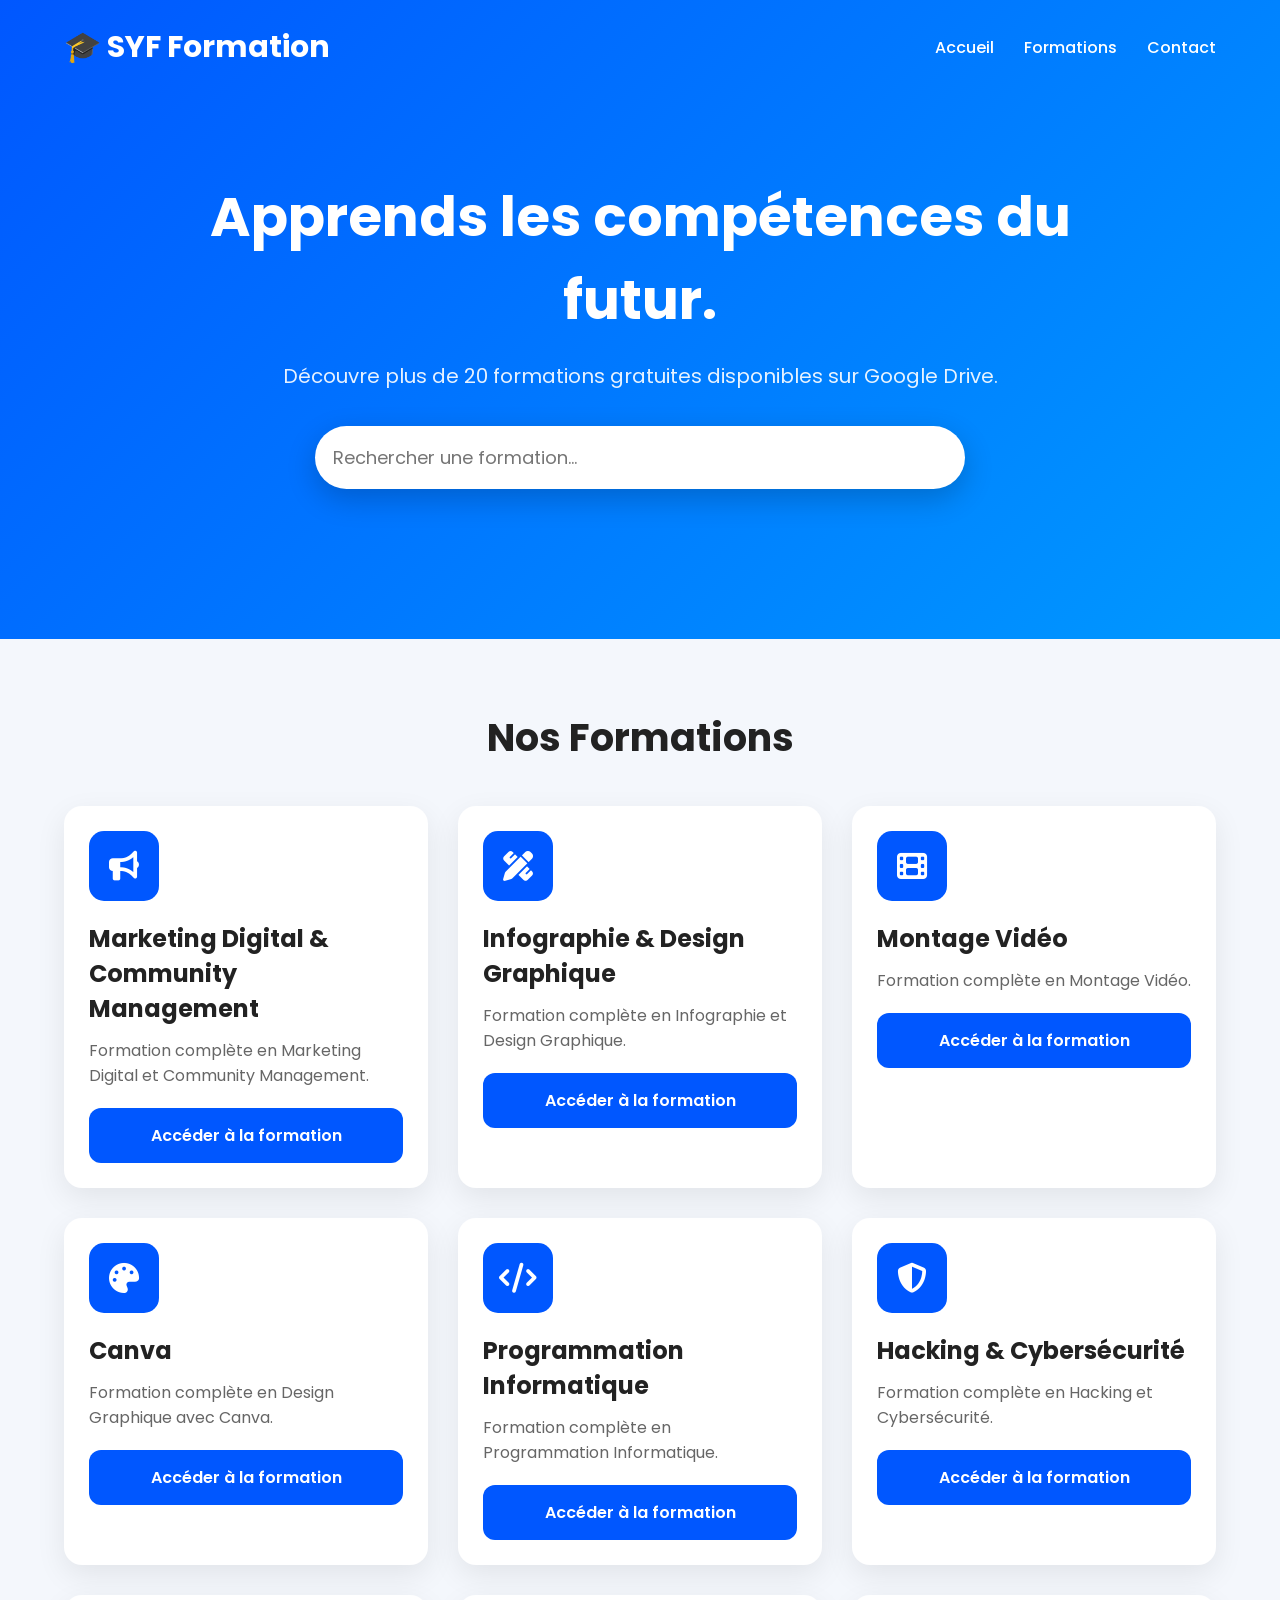
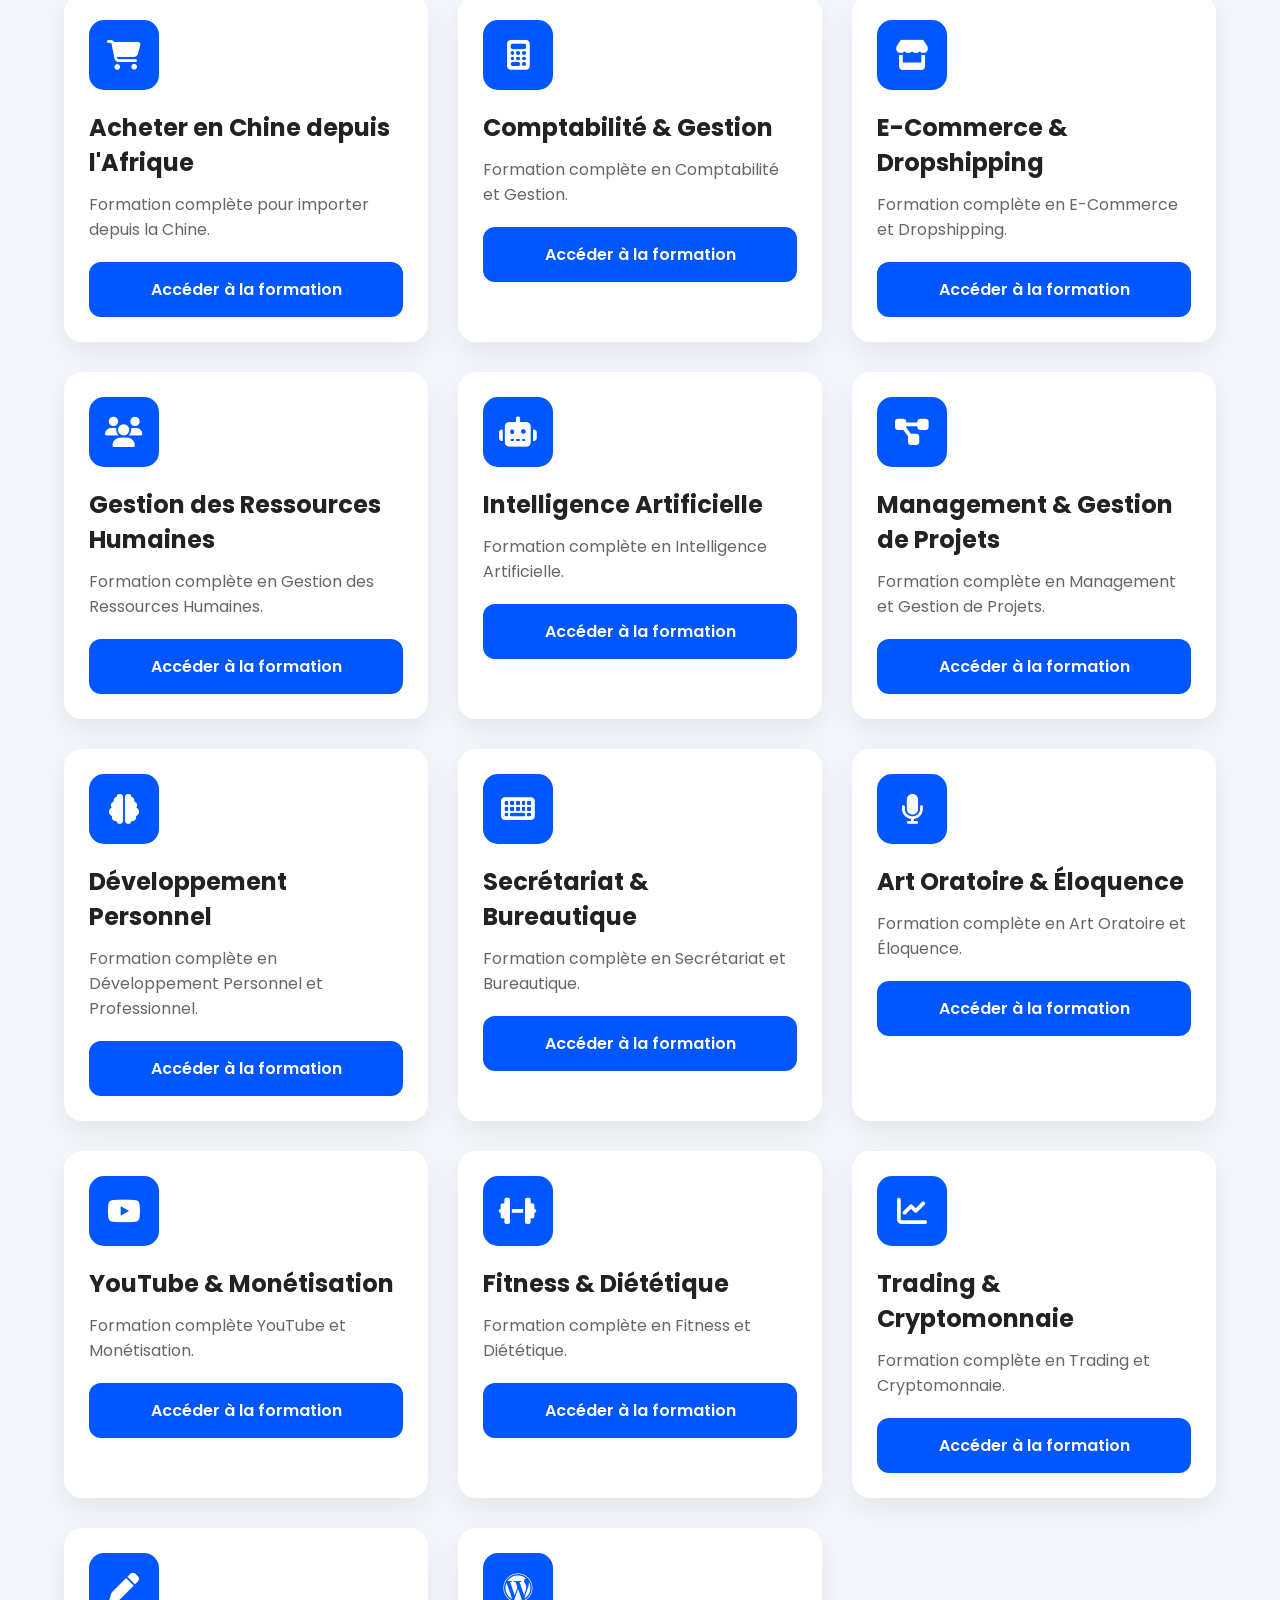
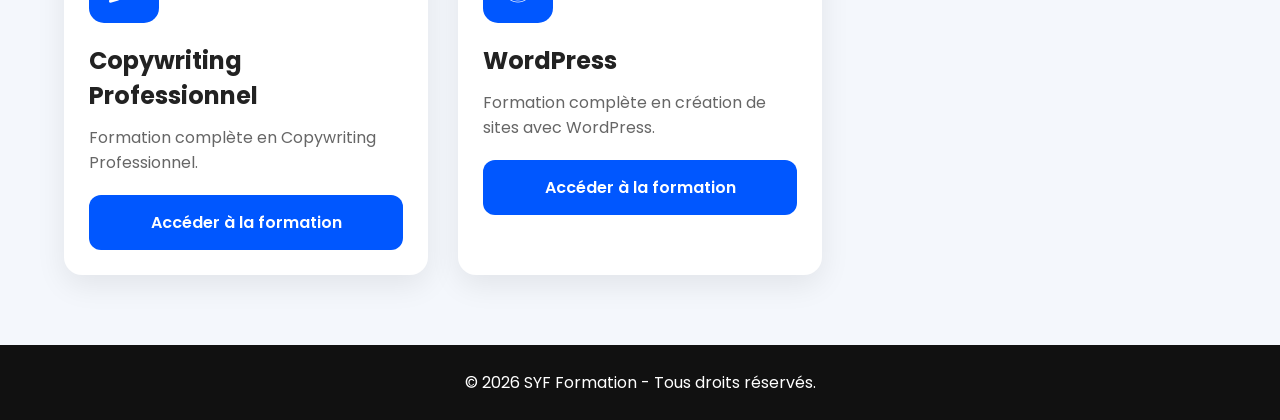
==== index.html @ 8f84e73e "Premier site" ====
<!DOCTYPE html>
<html lang="fr">
<head>
    <meta charset="UTF-8">
    <title>SYF Formation</title>
    <meta name="viewport" content="width=device-width, initial-scale=1.0">

    <!-- Font -->
    <link href="https://fonts.googleapis.com/css2?family=Poppins:wght@300;400;500;600;700&display=swap" rel="stylesheet">

    <!-- Icons -->
    <link rel="stylesheet"
    href="https://cdnjs.cloudflare.com/ajax/libs/font-awesome/6.5.2/css/all.min.css">

    <!-- CSS -->
    <link rel="stylesheet" href="style.css">
    <link rel="icon" href="img/496509791_1234632634712166_2995579042962935310_n-removebg-preview (1).png">
</head>

<body>

<header>

<nav>

<div class="logo">
🎓 SYF Formation
</div>

<ul>

<li><a href="#">Accueil</a></li>
<li><a href="formations.html">Formations</a></li>
<li><a href="contact.html">Contact</a></li>

</ul>

</nav>

<div class="hero">

<h1>Apprends les compétences du futur.</h1>

<p>
Découvre plus de 20 formations gratuites disponibles
sur Google Drive.
</p>

<input
type="text"
id="search"
placeholder="Rechercher une formation..."
>

</div>

</header>

<section class="formations">

<h2>Nos Formations</h2>

<div id="formations" class="cards">

<!-- Généré automatiquement -->

</div>

</section>

<footer>

<p>

© 2026 SYF Formation - Tous droits réservés.

</p>

</footer>

<script src="script.js"></script>

</body>
</html>
---- style.css ----
/* ===========================
   SYF Formation
=========================== */

*{
    margin:0;
    padding:0;
    box-sizing:border-box;
    font-family:'Poppins',sans-serif;
}

body{
    background:#f4f7fc;
    color:#222;
}

/* ===========================
   NAVBAR
=========================== */

header{
    background:linear-gradient(135deg,#0057ff,#0099ff);
    color:white;
    padding-bottom:70px;
}

nav{
    width:90%;
    max-width:1200px;
    margin:auto;
    display:flex;
    justify-content:space-between;
    align-items:center;
    padding:25px 0;
}

.logo{
    font-size:30px;
    font-weight:700;
}

nav ul{
    display:flex;
    gap:30px;
    list-style:none;
}

nav ul a{
    text-decoration:none;
    color:white;
    font-weight:500;
    transition:.3s;
}

nav ul a:hover{
    opacity:.7;
}

/* ===========================
   HERO
=========================== */

.hero{
    width:90%;
    max-width:900px;
    margin:80px auto;
    text-align:center;
}

.hero h1{
    font-size:55px;
    margin-bottom:20px;
}

.hero p{
    font-size:20px;
    opacity:.9;
    margin-bottom:35px;
}

#search{
    width:100%;
    max-width:650px;
    padding:18px;
    border:none;
    border-radius:50px;
    outline:none;
    font-size:18px;
    box-shadow:0 10px 30px rgba(0,0,0,.2);
}

/* ===========================
   FORMATIONS
=========================== */

.formations{
    width:90%;
    max-width:1400px;
    margin:70px auto;
}

.formations h2{
    text-align:center;
    margin-bottom:40px;
    font-size:38px;
}

.cards{
    display:grid;
    grid-template-columns:repeat(auto-fit,minmax(280px,1fr));
    gap:30px;
}

/* ===========================
   CARD
=========================== */

.card{

    background:white;

    border-radius:18px;

    padding:25px;

    box-shadow:0 10px 30px rgba(0,0,0,.08);

    transition:.3s;

}

.card:hover{

    transform:translateY(-10px);

}

.icon{

    width:70px;

    height:70px;

    background:#0057ff;

    color:white;

    border-radius:15px;

    display:flex;

    justify-content:center;

    align-items:center;

    font-size:30px;

    margin-bottom:20px;

}

.card h3{

    font-size:24px;

    margin-bottom:12px;

}

.card p{

    color:#666;

    margin-bottom:20px;

}

.btn{

display:block;

text-align:center;

background:#0057ff;

color:white;

padding:15px;

border-radius:12px;

text-decoration:none;

font-weight:600;

transition:.3s;

}

.btn:hover{

background:#003dcc;

}

/* ===========================
   FOOTER
=========================== */

footer{

background:#111;

color:white;

text-align:center;

padding:25px;

margin-top:70px;

}

/* ===========================
   RESPONSIVE
=========================== */

@media(max-width:850px){

nav{

flex-direction:column;

gap:20px;

}

nav ul{

flex-wrap:wrap;

justify-content:center;

}

.hero h1{

font-size:38px;

}

.hero p{

font-size:18px;

}

}

@media(max-width:550px){

.hero h1{

font-size:30px;

}

#search{

font-size:16px;

padding:15px;

}

.logo{

font-size:24px;

}

}
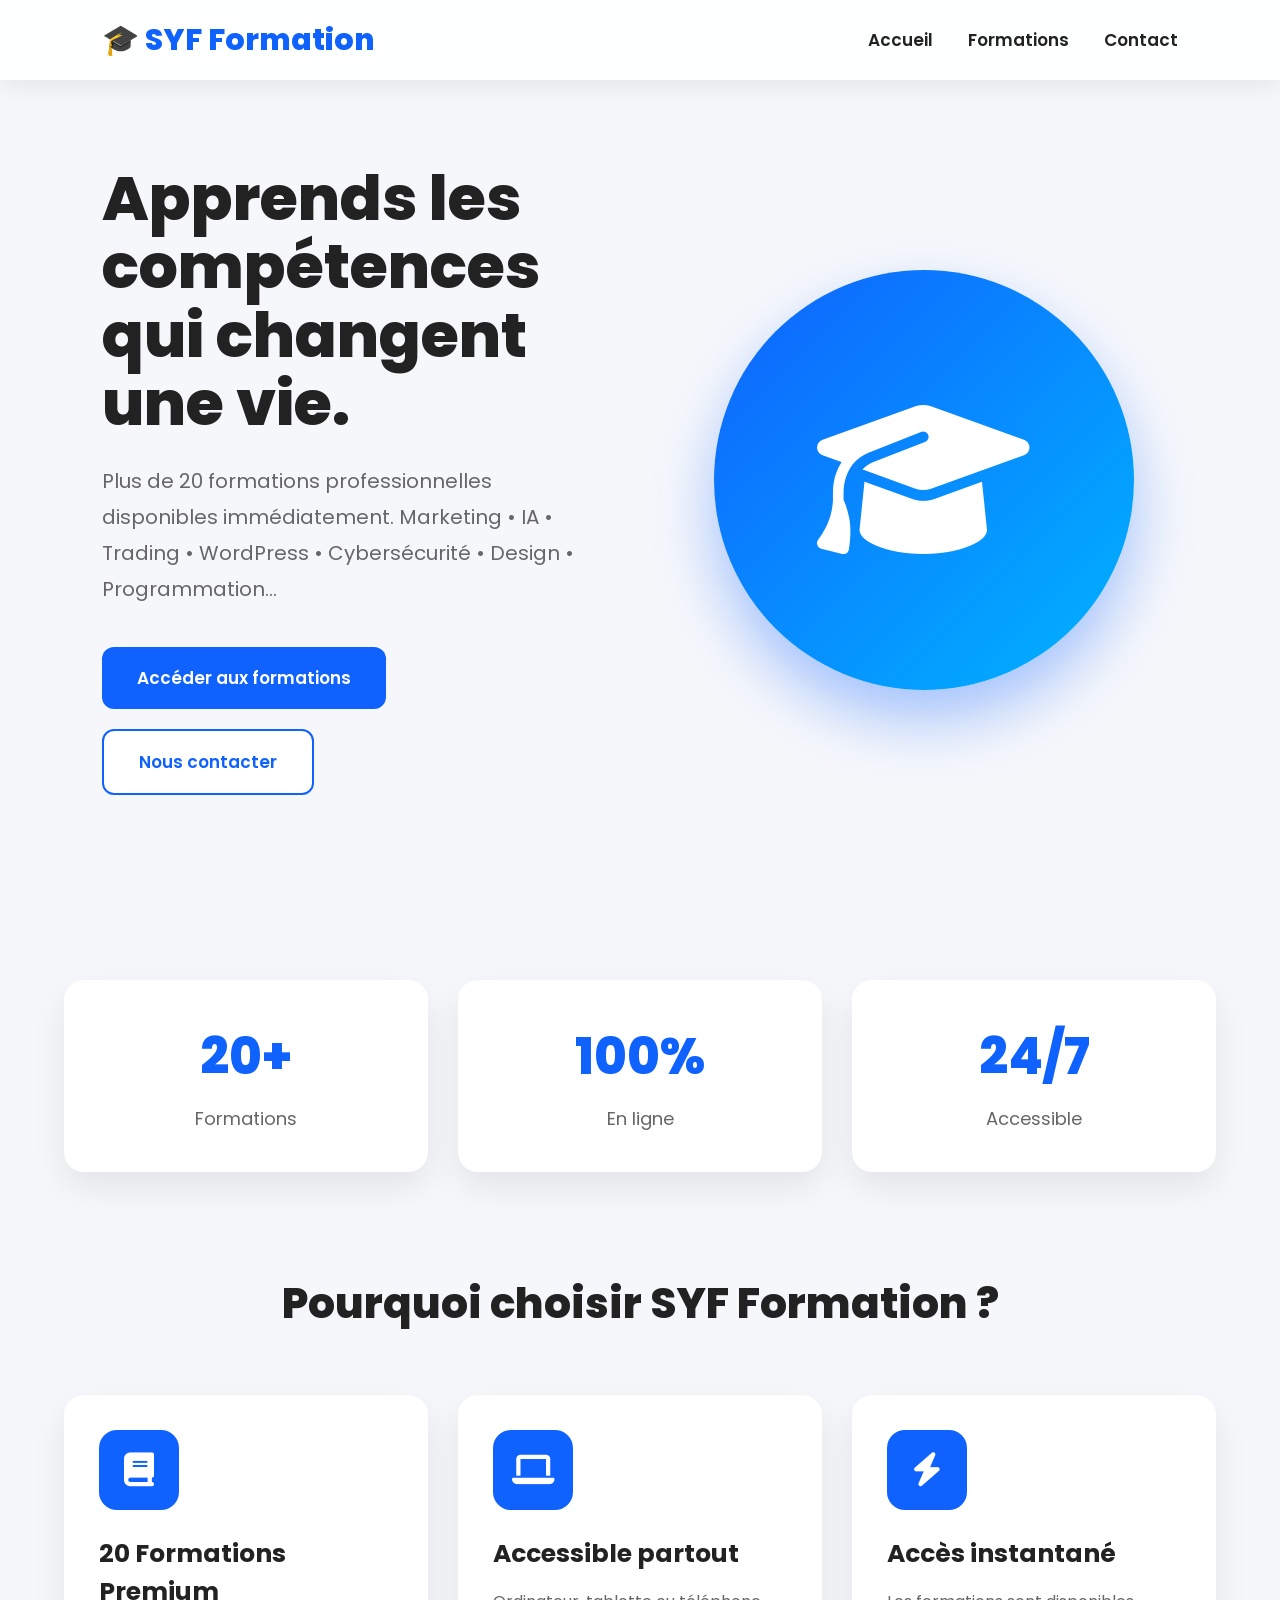
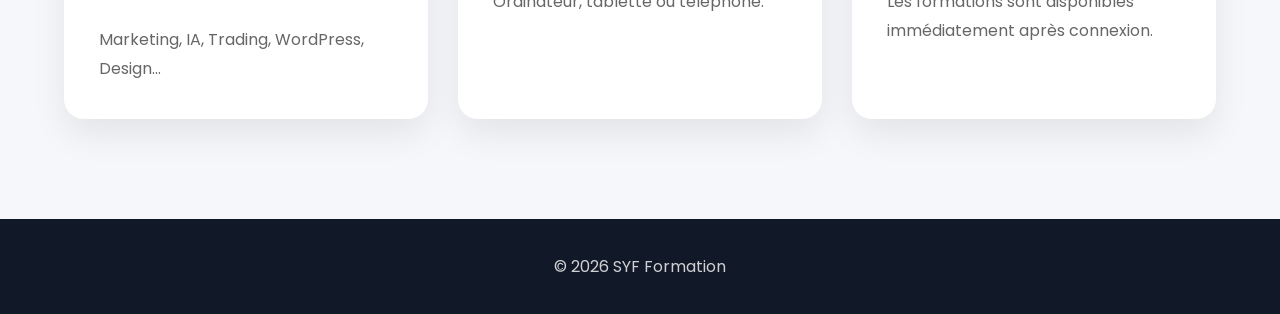
==== commit 5e7c87a4: "Mise à jour du site" ====
--- a/index.html
+++ b/index.html
@@ -1,68 +1,172 @@
 <!DOCTYPE html>
 <html lang="fr">
+
 <head>
-    <meta charset="UTF-8">
-    <title>SYF Formation</title>
-    <meta name="viewport" content="width=device-width, initial-scale=1.0">
 
-    <!-- Font -->
-    <link href="https://fonts.googleapis.com/css2?family=Poppins:wght@300;400;500;600;700&display=swap" rel="stylesheet">
+<meta charset="UTF-8">
+<meta name="viewport" content="width=device-width, initial-scale=1.0">
 
-    <!-- Icons -->
-    <link rel="stylesheet"
-    href="https://cdnjs.cloudflare.com/ajax/libs/font-awesome/6.5.2/css/all.min.css">
+<title>SYF Formation | Plateforme de Formations</title>
 
-    <!-- CSS -->
-    <link rel="stylesheet" href="style.css">
-    <link rel="icon" href="img/496509791_1234632634712166_2995579042962935310_n-removebg-preview (1).png">
+<link rel="preconnect" href="https://fonts.googleapis.com">
+<link href="https://fonts.googleapis.com/css2?family=Poppins:wght@300;400;500;600;700;800&display=swap" rel="stylesheet">
+
+<link rel="stylesheet"
+href="https://cdnjs.cloudflare.com/ajax/libs/font-awesome/6.6.0/css/all.min.css">
+
+<link rel="stylesheet" href="style.css">
+
 </head>
 
 <body>
 
-<header>
-
-<nav>
+<nav class="navbar">
 
 <div class="logo">
+
 🎓 SYF Formation
+
 </div>
 
 <ul>
 
-<li><a href="#">Accueil</a></li>
-<li><a href="formations.html">Formations</a></li>
+<li><a href="index.html">Accueil</a></li>
+
+<li><a href="login.html">Formations</a></li>
+
 <li><a href="contact.html">Contact</a></li>
 
 </ul>
 
 </nav>
 
-<div class="hero">
+<section class="hero">
 
-<h1>Apprends les compétences du futur.</h1>
+<div class="hero-left">
+
+<h1>
+
+Apprends les compétences qui changent une vie.
+
+</h1>
 
 <p>
-Découvre plus de 20 formations gratuites disponibles
-sur Google Drive.
+
+Plus de 20 formations professionnelles disponibles immédiatement.
+
+Marketing • IA • Trading • WordPress • Cybersécurité • Design • Programmation...
+
 </p>
 
-<input
-type="text"
-id="search"
-placeholder="Rechercher une formation..."
->
+<div class="buttons">
+
+<a href="login.html" class="btn">
+
+Accéder aux formations
+
+</a>
+
+<a href="contact.html" class="btn2">
+
+Nous contacter
+
+</a>
 
 </div>
 
-</header>
+</div>
 
-<section class="formations">
+<div class="hero-right">
 
-<h2>Nos Formations</h2>
+<div class="circle">
 
-<div id="formations" class="cards">
+<i class="fa-solid fa-graduation-cap"></i>
 
-<!-- Généré automatiquement -->
+</div>
+
+</div>
+
+</section>
+
+<section class="stats">
+
+<div>
+
+<h2>20+</h2>
+
+<p>Formations</p>
+
+</div>
+
+<div>
+
+<h2>100%</h2>
+
+<p>En ligne</p>
+
+</div>
+
+<div>
+
+<h2>24/7</h2>
+
+<p>Accessible</p>
+
+</div>
+
+</section>
+
+<section class="features">
+
+<h2>
+
+Pourquoi choisir SYF Formation ?
+
+</h2>
+
+<div class="grid">
+
+<div class="feature">
+
+<i class="fa-solid fa-book"></i>
+
+<h3>20 Formations Premium</h3>
+
+<p>
+
+Marketing, IA, Trading, WordPress, Design...
+
+</p>
+
+</div>
+
+<div class="feature">
+
+<i class="fa-solid fa-laptop"></i>
+
+<h3>Accessible partout</h3>
+
+<p>
+
+Ordinateur, tablette ou téléphone.
+
+</p>
+
+</div>
+
+<div class="feature">
+
+<i class="fa-solid fa-bolt"></i>
+
+<h3>Accès instantané</h3>
+
+<p>
+
+Les formations sont disponibles immédiatement après connexion.
+
+</p>
+
+</div>
 
 </div>
 
@@ -72,13 +176,12 @@
 
 <p>
 
-© 2026 SYF Formation - Tous droits réservés.
+© 2026 SYF Formation
 
 </p>
 
 </footer>
 
-<script src="script.js"></script>
+</body>
 
-</body>
 </html>
--- a/style.css
+++ b/style.css
@@ -1,282 +1,1434 @@
-/* ===========================
-   SYF Formation
-=========================== */
+/* =======================================================
+   SYF FORMATION V2
+======================================================= */
 
 *{
-    margin:0;
-    padding:0;
-    box-sizing:border-box;
-    font-family:'Poppins',sans-serif;
+margin:0;
+padding:0;
+box-sizing:border-box;
+font-family:'Poppins',sans-serif;
+scroll-behavior:smooth;
 }
 
 body{
-    background:#f4f7fc;
-    color:#222;
-}
-
-/* ===========================
-   NAVBAR
-=========================== */
-
-header{
-    background:linear-gradient(135deg,#0057ff,#0099ff);
-    color:white;
-    padding-bottom:70px;
-}
-
-nav{
-    width:90%;
-    max-width:1200px;
-    margin:auto;
-    display:flex;
-    justify-content:space-between;
-    align-items:center;
-    padding:25px 0;
+
+background:#f5f7fb;
+
+color:#222;
+
+overflow-x:hidden;
+
+}
+
+a{
+
+text-decoration:none;
+
+}
+
+img{
+
+max-width:100%;
+
+display:block;
+
+}
+
+/* ==========================
+NAVBAR
+========================== */
+
+.navbar{
+
+position:fixed;
+
+top:0;
+
+left:0;
+
+width:100%;
+
+height:80px;
+
+display:flex;
+
+justify-content:space-between;
+
+align-items:center;
+
+padding:0 8%;
+
+background:rgba(255,255,255,.9);
+
+backdrop-filter:blur(20px);
+
+box-shadow:0 5px 25px rgba(0,0,0,.08);
+
+z-index:999;
+
 }
 
 .logo{
-    font-size:30px;
-    font-weight:700;
-}
-
-nav ul{
-    display:flex;
-    gap:30px;
-    list-style:none;
-}
-
-nav ul a{
-    text-decoration:none;
-    color:white;
-    font-weight:500;
-    transition:.3s;
-}
-
-nav ul a:hover{
-    opacity:.7;
-}
-
-/* ===========================
-   HERO
-=========================== */
+
+font-size:30px;
+
+font-weight:800;
+
+color:#0f62fe;
+
+}
+
+.navbar ul{
+
+display:flex;
+
+gap:35px;
+
+list-style:none;
+
+}
+
+.navbar ul li a{
+
+font-size:17px;
+
+font-weight:600;
+
+color:#222;
+
+transition:.3s;
+
+}
+
+.navbar ul li a:hover{
+
+color:#0f62fe;
+
+}
+
+/* ==========================
+HERO
+========================== */
 
 .hero{
-    width:90%;
-    max-width:900px;
-    margin:80px auto;
-    text-align:center;
-}
-
-.hero h1{
-    font-size:55px;
-    margin-bottom:20px;
-}
-
-.hero p{
-    font-size:20px;
-    opacity:.9;
-    margin-bottom:35px;
-}
+
+min-height:100vh;
+
+display:flex;
+
+justify-content:space-between;
+
+align-items:center;
+
+padding:130px 8% 70px;
+
+gap:60px;
+
+}
+
+.hero-left{
+
+flex:1;
+
+}
+
+.hero-left h1{
+
+font-size:62px;
+
+line-height:1.1;
+
+margin-bottom:25px;
+
+font-weight:800;
+
+}
+
+.hero-left p{
+
+font-size:20px;
+
+line-height:1.8;
+
+color:#666;
+
+margin-bottom:40px;
+
+}
+
+/* ==========================
+BOUTONS
+========================== */
+
+.buttons{
+
+display:flex;
+
+gap:20px;
+
+flex-wrap:wrap;
+
+}
+
+.btn{
+
+background:#0f62fe;
+
+color:white;
+
+padding:18px 35px;
+
+border-radius:12px;
+
+font-size:17px;
+
+font-weight:600;
+
+transition:.3s;
+
+}
+
+.btn:hover{
+
+transform:translateY(-5px);
+
+background:#0045d8;
+
+}
+
+.btn2{
+
+background:white;
+
+color:#0f62fe;
+
+padding:18px 35px;
+
+border-radius:12px;
+
+font-size:17px;
+
+font-weight:600;
+
+border:2px solid #0f62fe;
+
+transition:.3s;
+
+}
+
+.btn2:hover{
+
+background:#0f62fe;
+
+color:white;
+
+}
+
+/* ==========================
+IMAGE HERO
+========================== */
+
+.hero-right{
+
+flex:1;
+
+display:flex;
+
+justify-content:center;
+
+align-items:center;
+
+}
+
+.circle{
+
+width:420px;
+
+height:420px;
+
+background:linear-gradient(135deg,#0f62fe,#00b4ff);
+
+border-radius:50%;
+
+display:flex;
+
+justify-content:center;
+
+align-items:center;
+
+box-shadow:0 30px 60px rgba(15,98,254,.35);
+
+animation:float 4s ease-in-out infinite;
+
+}
+
+.circle i{
+
+font-size:170px;
+
+color:white;
+
+}
+
+@keyframes float{
+
+0%{
+
+transform:translateY(0px);
+
+}
+
+50%{
+
+transform:translateY(-18px);
+
+}
+
+100%{
+
+transform:translateY(0px);
+
+}
+
+}
+/* =======================================================
+   STATISTIQUES
+======================================================= */
+
+.stats{
+
+width:90%;
+
+max-width:1200px;
+
+margin:80px auto;
+
+display:grid;
+
+grid-template-columns:repeat(3,1fr);
+
+gap:30px;
+
+}
+
+.stats div{
+
+background:white;
+
+padding:40px;
+
+border-radius:20px;
+
+text-align:center;
+
+box-shadow:0 15px 35px rgba(0,0,0,.08);
+
+transition:.35s;
+
+}
+
+.stats div:hover{
+
+transform:translateY(-10px);
+
+}
+
+.stats h2{
+
+font-size:50px;
+
+color:#0f62fe;
+
+margin-bottom:10px;
+
+font-weight:800;
+
+}
+
+.stats p{
+
+font-size:18px;
+
+color:#666;
+
+}
+
+/* =======================================================
+   TITRES
+======================================================= */
+
+.features{
+
+width:90%;
+
+max-width:1300px;
+
+margin:100px auto;
+
+}
+
+.features h2{
+
+text-align:center;
+
+font-size:42px;
+
+margin-bottom:60px;
+
+font-weight:800;
+
+}
+
+/* =======================================================
+   CARTES
+======================================================= */
+
+.grid{
+
+display:grid;
+
+grid-template-columns:repeat(auto-fit,minmax(280px,1fr));
+
+gap:30px;
+
+}
+
+.feature{
+
+background:white;
+
+padding:35px;
+
+border-radius:20px;
+
+box-shadow:0 15px 35px rgba(0,0,0,.08);
+
+transition:.35s;
+
+cursor:pointer;
+
+}
+
+.feature:hover{
+
+transform:translateY(-12px);
+
+box-shadow:0 25px 50px rgba(15,98,254,.15);
+
+}
+
+.feature i{
+
+width:80px;
+
+height:80px;
+
+background:#0f62fe;
+
+color:white;
+
+display:flex;
+
+justify-content:center;
+
+align-items:center;
+
+border-radius:18px;
+
+font-size:34px;
+
+margin-bottom:25px;
+
+}
+
+.feature h3{
+
+font-size:25px;
+
+margin-bottom:15px;
+
+}
+
+.feature p{
+
+color:#666;
+
+line-height:1.8;
+
+}
+
+/* =======================================================
+   SECTION FORMATIONS
+======================================================= */
+
+.formations{
+
+width:90%;
+
+max-width:1400px;
+
+margin:100px auto;
+
+}
+
+.formations h2{
+
+text-align:center;
+
+font-size:42px;
+
+margin-bottom:50px;
+
+font-weight:800;
+
+}
+
+.cards{
+
+display:grid;
+
+grid-template-columns:repeat(auto-fit,minmax(300px,1fr));
+
+gap:30px;
+
+}
+
+.card{
+
+background:white;
+
+padding:30px;
+
+border-radius:20px;
+
+box-shadow:0 15px 35px rgba(0,0,0,.08);
+
+transition:.35s;
+
+}
+
+.card:hover{
+
+transform:translateY(-10px);
+
+box-shadow:0 25px 50px rgba(15,98,254,.18);
+
+}
+
+.icon{
+
+width:75px;
+
+height:75px;
+
+background:#0f62fe;
+
+border-radius:18px;
+
+display:flex;
+
+justify-content:center;
+
+align-items:center;
+
+margin-bottom:20px;
+
+}
+
+.icon i{
+
+color:white;
+
+font-size:34px;
+
+}
+
+.card h3{
+
+font-size:24px;
+
+margin-bottom:12px;
+
+}
+
+.card p{
+
+color:#666;
+
+margin-bottom:25px;
+
+line-height:1.7;
+
+}
+
+.card .btn{
+
+width:100%;
+
+text-align:center;
+
+display:block;
+
+}
+
+/* =======================================================
+   BARRE DE RECHERCHE
+======================================================= */
 
 #search{
-    width:100%;
-    max-width:650px;
-    padding:18px;
-    border:none;
-    border-radius:50px;
-    outline:none;
-    font-size:18px;
-    box-shadow:0 10px 30px rgba(0,0,0,.2);
-}
-
-/* ===========================
-   FORMATIONS
-=========================== */
-
-.formations{
-    width:90%;
-    max-width:1400px;
-    margin:70px auto;
-}
-
-.formations h2{
-    text-align:center;
-    margin-bottom:40px;
-    font-size:38px;
-}
-
-.cards{
-    display:grid;
-    grid-template-columns:repeat(auto-fit,minmax(280px,1fr));
-    gap:30px;
-}
-
-/* ===========================
-   CARD
-=========================== */
-
-.card{
-
-    background:white;
-
-    border-radius:18px;
-
-    padding:25px;
-
-    box-shadow:0 10px 30px rgba(0,0,0,.08);
-
-    transition:.3s;
-
-}
-
-.card:hover{
-
-    transform:translateY(-10px);
-
-}
-
-.icon{
-
-    width:70px;
-
-    height:70px;
-
-    background:#0057ff;
-
-    color:white;
-
-    border-radius:15px;
-
-    display:flex;
-
-    justify-content:center;
-
-    align-items:center;
-
-    font-size:30px;
-
-    margin-bottom:20px;
-
-}
-
-.card h3{
-
-    font-size:24px;
-
-    margin-bottom:12px;
-
-}
-
-.card p{
-
-    color:#666;
-
-    margin-bottom:20px;
-
-}
-
-.btn{
+
+width:100%;
+
+max-width:700px;
 
 display:block;
 
+margin:0 auto 60px;
+
+padding:18px 25px;
+
+border:none;
+
+border-radius:15px;
+
+font-size:17px;
+
+outline:none;
+
+box-shadow:0 10px 30px rgba(0,0,0,.08);
+
+}
+/* =======================================================
+   LOGIN
+======================================================= */
+
+.login-page{
+
+min-height:100vh;
+
+display:flex;
+
+justify-content:center;
+
+align-items:center;
+
+padding:120px 20px;
+
+background:linear-gradient(135deg,#0f62fe,#00b4ff);
+
+}
+
+.login-box{
+
+width:100%;
+
+max-width:450px;
+
+background:white;
+
+padding:45px;
+
+border-radius:25px;
+
+box-shadow:0 30px 60px rgba(0,0,0,.20);
+
 text-align:center;
 
-background:#0057ff;
+}
+
+.login-box h1{
+
+font-size:38px;
+
+margin-bottom:15px;
+
+}
+
+.login-box p{
+
+color:#666;
+
+margin-bottom:35px;
+
+line-height:1.8;
+
+}
+
+.login-box input{
+
+width:100%;
+
+padding:18px;
+
+border:2px solid #ddd;
+
+border-radius:12px;
+
+font-size:17px;
+
+margin-bottom:25px;
+
+outline:none;
+
+transition:.3s;
+
+}
+
+.login-box input:focus{
+
+border-color:#0f62fe;
+
+}
+
+.login-box button{
+
+width:100%;
+
+padding:18px;
+
+border:none;
+
+background:#0f62fe;
 
 color:white;
 
+font-size:18px;
+
+font-weight:600;
+
+border-radius:12px;
+
+cursor:pointer;
+
+transition:.3s;
+
+}
+
+.login-box button:hover{
+
+background:#0047e0;
+
+transform:translateY(-3px);
+
+}
+
+/* =======================================================
+CONTACT
+======================================================= */
+
+.contact{
+
+width:90%;
+
+max-width:700px;
+
+margin:150px auto;
+
+background:white;
+
+padding:50px;
+
+border-radius:25px;
+
+text-align:center;
+
+box-shadow:0 20px 50px rgba(0,0,0,.10);
+
+}
+
+.contact i{
+
+font-size:90px;
+
+color:#25D366;
+
+margin-bottom:25px;
+
+}
+
+.contact h2{
+
+font-size:38px;
+
+margin-bottom:15px;
+
+}
+
+.contact p{
+
+font-size:18px;
+
+color:#666;
+
+line-height:1.8;
+
+margin-bottom:25px;
+
+}
+
+.contact .numero{
+
+font-size:32px;
+
+font-weight:700;
+
+color:#0f62fe;
+
+margin-bottom:30px;
+
+}
+
+.whatsapp{
+
+display:inline-block;
+
+background:#25D366;
+
+color:white;
+
+padding:18px 40px;
+
+border-radius:12px;
+
+font-size:18px;
+
+font-weight:600;
+
+transition:.3s;
+
+}
+
+.whatsapp:hover{
+
+transform:scale(1.05);
+
+}
+
+/* =======================================================
+FOOTER
+======================================================= */
+
+footer{
+
+background:#111827;
+
+color:white;
+
+text-align:center;
+
+padding:35px;
+
+margin-top:80px;
+
+}
+
+footer p{
+
+opacity:.8;
+
+}
+
+/* =======================================================
+ANIMATIONS
+======================================================= */
+
+.card,
+.feature,
+.stats div{
+
+animation:fade .8s ease;
+
+}
+
+@keyframes fade{
+
+from{
+
+opacity:0;
+
+transform:translateY(30px);
+
+}
+
+to{
+
+opacity:1;
+
+transform:translateY(0);
+
+}
+
+}
+
+/* =======================================================
+RESPONSIVE
+======================================================= */
+
+@media(max-width:1000px){
+
+.hero{
+
+flex-direction:column;
+
+text-align:center;
+
+}
+
+.hero-left h1{
+
+font-size:48px;
+
+}
+
+.circle{
+
+width:320px;
+
+height:320px;
+
+}
+
+.circle i{
+
+font-size:120px;
+
+}
+
+}
+
+@media(max-width:768px){
+
+.navbar{
+
+padding:20px;
+
+flex-direction:column;
+
+height:auto;
+
+gap:20px;
+
+}
+
+.navbar ul{
+
+flex-wrap:wrap;
+
+justify-content:center;
+
+gap:20px;
+
+}
+
+.hero{
+
+padding-top:180px;
+
+}
+
+.hero-left h1{
+
+font-size:36px;
+
+}
+
+.hero-left p{
+
+font-size:18px;
+
+}
+
+.stats{
+
+grid-template-columns:1fr;
+
+}
+
+.buttons{
+
+justify-content:center;
+
+}
+
+}
+
+@media(max-width:500px){
+
+.logo{
+
+font-size:24px;
+
+}
+
+.hero-left h1{
+
+font-size:30px;
+
+}
+
+.btn,
+.btn2{
+
+width:100%;
+
+text-align:center;
+
+}
+
+.login-box{
+
+padding:30px;
+
+}
+
+.contact{
+
+padding:35px;
+
+}
+
+.contact h2{
+
+font-size:30px;
+
+}
+
+.contact .numero{
+
+font-size:24px;
+
+}
+
+}
+/* ==========================================
+   ADMIN DASHBOARD
+========================================== */
+
+.admin{
+
+width:90%;
+
+max-width:1400px;
+
+margin:120px auto;
+
+}
+
+.admin h1{
+
+font-size:45px;
+
+margin-bottom:40px;
+
+font-weight:700;
+
+color:#0f62fe;
+
+}
+
+.admin-grid{
+
+display:grid;
+
+grid-template-columns:repeat(auto-fit,minmax(420px,1fr));
+
+gap:30px;
+
+margin-bottom:60px;
+
+}
+
+.box{
+
+background:#fff;
+
+padding:30px;
+
+border-radius:20px;
+
+box-shadow:0 15px 35px rgba(0,0,0,.08);
+
+}
+
+.box h2{
+
+margin-bottom:25px;
+
+font-size:25px;
+
+}
+
+.box input{
+
+width:100%;
+
 padding:15px;
 
+margin-bottom:15px;
+
+border:2px solid #ddd;
+
 border-radius:12px;
 
-text-decoration:none;
+font-size:16px;
+
+transition:.3s;
+
+}
+
+.box input:focus{
+
+border-color:#0f62fe;
+
+outline:none;
+
+}
+
+.box button{
+
+width:100%;
+
+padding:15px;
+
+border:none;
+
+border-radius:12px;
+
+background:#0f62fe;
+
+color:white;
+
+font-size:17px;
 
 font-weight:600;
 
+cursor:pointer;
+
 transition:.3s;
 
 }
 
-.btn:hover{
-
-background:#003dcc;
-
-}
-
-/* ===========================
-   FOOTER
-=========================== */
-
-footer{
-
-background:#111;
+.box button:hover{
+
+background:#0047e0;
+
+transform:translateY(-3px);
+
+}
+
+/* ============================= */
+
+#codes,
+
+#formationsAdmin{
+
+display:grid;
+
+grid-template-columns:repeat(auto-fit,minmax(320px,1fr));
+
+gap:25px;
+
+margin-top:30px;
+
+}
+
+#codes .card,
+
+#formationsAdmin .card{
+
+background:white;
+
+padding:25px;
+
+border-radius:18px;
+
+box-shadow:0 15px 35px rgba(0,0,0,.08);
+
+transition:.3s;
+
+}
+
+#codes .card:hover,
+
+#formationsAdmin .card:hover{
+
+transform:translateY(-8px);
+
+}
+
+#codes h3,
+
+#formationsAdmin h3{
+
+margin-bottom:12px;
+
+font-size:22px;
+
+}
+
+#codes p,
+
+#formationsAdmin p{
+
+margin-bottom:20px;
+
+color:#666;
+
+}
+
+#codes button{
+
+width:100%;
+
+padding:12px;
+
+background:#ff3b30;
+
+border:none;
 
 color:white;
 
+border-radius:10px;
+
+cursor:pointer;
+
+font-weight:600;
+
+}
+
+#formationsAdmin button{
+
+width:100%;
+
+padding:12px;
+
+background:#ff3b30;
+
+border:none;
+
+color:white;
+
+border-radius:10px;
+
+cursor:pointer;
+
+font-weight:600;
+
+}
+
+#codes button:hover,
+
+#formationsAdmin button:hover{
+
+background:#d70015;
+
+}
+
+/* ============================= */
+
+.admin table{
+
+width:100%;
+
+border-collapse:collapse;
+
+margin-top:30px;
+
+background:white;
+
+border-radius:15px;
+
+overflow:hidden;
+
+}
+
+.admin table th{
+
+background:#0f62fe;
+
+color:white;
+
+padding:15px;
+
+}
+
+.admin table td{
+
+padding:15px;
+
+border-bottom:1px solid #eee;
+
+}
+
+/* ============================= */
+
+.badge{
+
+display:inline-block;
+
+padding:6px 12px;
+
+border-radius:30px;
+
+font-size:13px;
+
+font-weight:600;
+
+}
+
+.badge-success{
+
+background:#d4f8d4;
+
+color:green;
+
+}
+
+.badge-danger{
+
+background:#ffd9d9;
+
+color:red;
+
+}
+
+/* ============================= */
+
+@media(max-width:768px){
+
+.admin-grid{
+
+grid-template-columns:1fr;
+
+}
+
+.admin h1{
+
+font-size:34px;
+
 text-align:center;
 
-padding:25px;
-
-margin-top:70px;
-
-}
-
-/* ===========================
-   RESPONSIVE
-=========================== */
-
-@media(max-width:850px){
-
-nav{
-
-flex-direction:column;
-
-gap:20px;
-
-}
-
-nav ul{
-
-flex-wrap:wrap;
-
-justify-content:center;
-
-}
-
-.hero h1{
-
-font-size:38px;
-
-}
-
-.hero p{
-
-font-size:18px;
-
-}
-
-}
-
-@media(max-width:550px){
-
-.hero h1{
-
-font-size:30px;
-
-}
-
-#search{
-
-font-size:16px;
+}
+
+}
+/* ================================= */
+
+.sidebar{
+
+position:fixed;
+
+left:0;
+
+top:0;
+
+width:260px;
+
+height:100vh;
+
+background:#0f172a;
+
+padding:30px;
+
+}
+
+.brand{
+
+color:white;
+
+font-size:28px;
+
+font-weight:700;
+
+margin-bottom:50px;
+
+}
+
+.sidebar a{
+
+display:block;
 
 padding:15px;
 
-}
-
-.logo{
-
-font-size:24px;
-
-}
+margin-bottom:12px;
+
+color:#cbd5e1;
+
+border-radius:12px;
+
+transition:.3s;
+
+}
+
+.sidebar a:hover{
+
+background:#2563eb;
+
+color:white;
+
+}
+
+.sidebar .active{
+
+background:#2563eb;
+
+color:white;
+
+}
+
+.content{
+
+margin-left:290px;
+
+padding:40px;
+
+}
+
+.stats-admin{
+
+display:grid;
+
+grid-template-columns:repeat(auto-fit,minmax(220px,1fr));
+
+gap:25px;
+
+margin-top:40px;
+
+}
+
+.stat{
+
+background:white;
+
+padding:30px;
+
+border-radius:20px;
+
+box-shadow:0 15px 35px rgba(0,0,0,.08);
+
+text-align:center;
+
+}
+
+.stat i{
+
+font-size:40px;
+
+color:#2563eb;
+
+margin-bottom:20px;
+
+}
+
+.stat h2{
+
+font-size:40px;
+
+margin-bottom:10px;
+
+}
+
+.stat p{
+
+color:#666;
 
 }
